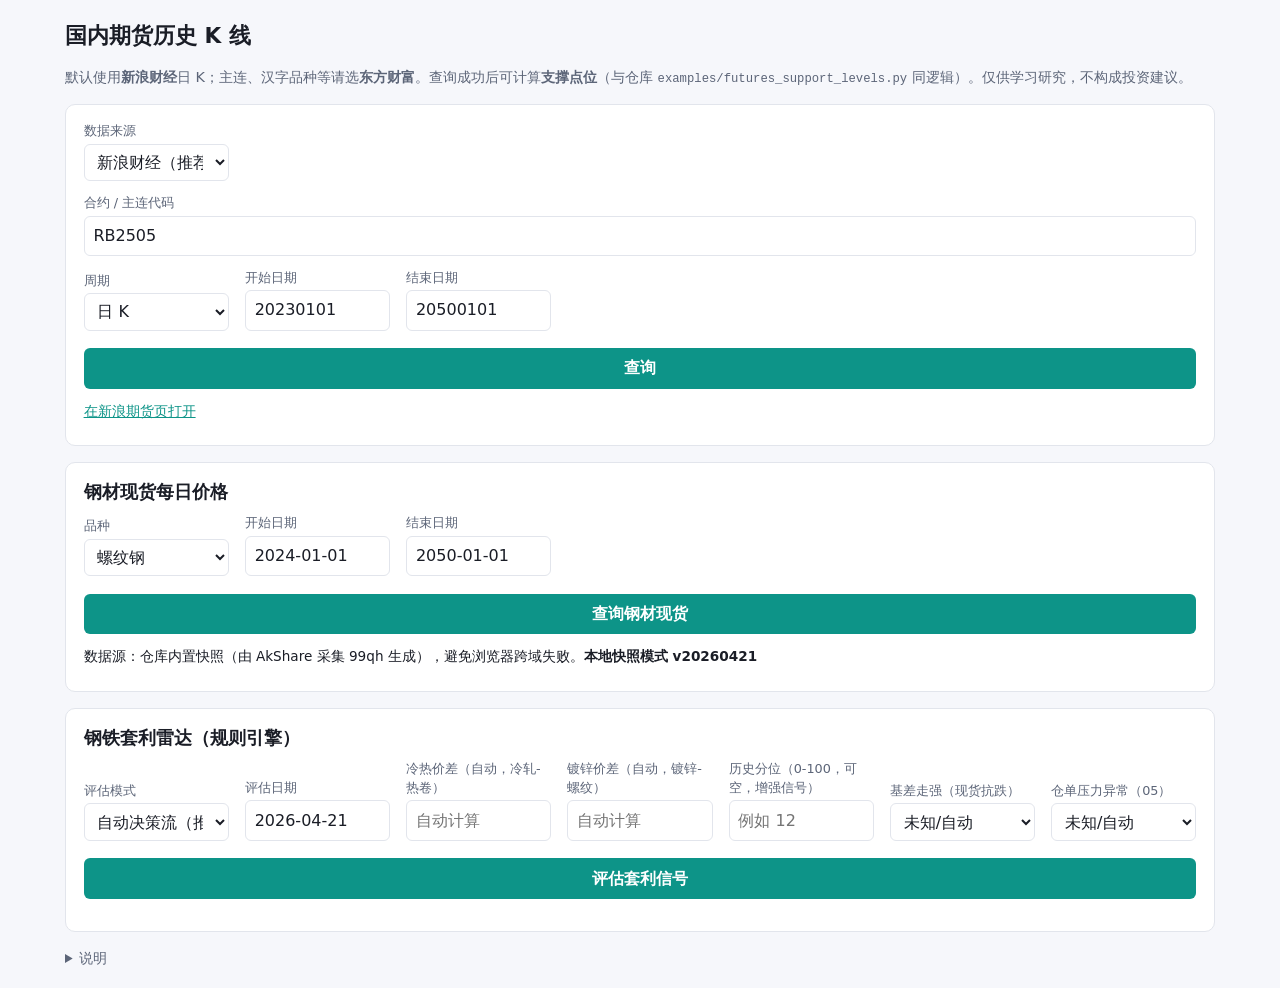
==== docs/futures-tool/index.html @ 58e825cf "feat: auto-fill spread inputs from snapshot by date Make the radar date-driven by computing cold-hot" ====
<!DOCTYPE html>
<html lang="zh-CN">
<head>
  <meta charset="UTF-8" />
  <meta name="viewport" content="width=device-width, initial-scale=1" />
  <title>国内期货历史 K 线（静态页）</title>
  <style>
    :root {
      color-scheme: light dark;
      --bg: #f6f7fb;
      --card: #fff;
      --border: #e2e5ec;
      --text: #1a1d26;
      --muted: #5c6578;
      --accent: #0d9488;
      --err: #b91c1c;
    }
    @media (prefers-color-scheme: dark) {
      :root {
        --bg: #111318;
        --card: #1a1d24;
        --border: #2d3340;
        --text: #eef1f7;
        --muted: #9aa3b5;
        --accent: #2dd4bf;
        --err: #f87171;
      }
    }
    * { box-sizing: border-box; }
    body {
      margin: 0;
      font-family: "Segoe UI", system-ui, -apple-system, sans-serif;
      background: var(--bg);
      color: var(--text);
      line-height: 1.5;
      padding: 1.25rem;
    }
    .wrap { max-width: 1150px; margin: 0 auto; }
    h1 { font-size: 1.35rem; margin: 0 0 0.35rem; font-weight: 650; }
    h2 { font-size: 1.1rem; margin: 0 0 0.5rem; font-weight: 650; }
    .sub { color: var(--muted); font-size: 0.9rem; margin-bottom: 1rem; }
    .card {
      background: var(--card);
      border: 1px solid var(--border);
      border-radius: 10px;
      padding: 1rem 1.1rem;
      margin-bottom: 1rem;
    }
    label { display: block; font-size: 0.8rem; color: var(--muted); margin-bottom: 0.2rem; }
    .row {
      display: grid;
      grid-template-columns: repeat(auto-fill, minmax(140px, 1fr));
      gap: 0.75rem 1rem;
      align-items: end;
    }
    input, select, button {
      font: inherit;
      padding: 0.45rem 0.55rem;
      border-radius: 6px;
      border: 1px solid var(--border);
      background: var(--card);
      color: var(--text);
      width: 100%;
    }
    button.primary {
      grid-column: 1 / -1;
      background: var(--accent);
      color: #fff;
      border-color: transparent;
      font-weight: 600;
      cursor: pointer;
      margin-top: 0.35rem;
    }
    button.primary:disabled { opacity: 0.55; cursor: not-allowed; }
    .links { font-size: 0.85rem; margin-top: 0.75rem; }
    .links a { color: var(--accent); }
    #msg, #steelMsg { margin: 0.5rem 0; font-size: 0.9rem; white-space: pre-wrap; }
    #msg.err, #steelMsg.err { color: var(--err); }
    .table-wrap { overflow: auto; max-height: 62vh; border: 1px solid var(--border); border-radius: 8px; }
    table { border-collapse: collapse; width: 100%; font-size: 0.82rem; }
    th, td { padding: 0.35rem 0.5rem; border-bottom: 1px solid var(--border); text-align: right; white-space: nowrap; }
    th:first-child, td:first-child { text-align: left; position: sticky; left: 0; background: var(--card); z-index: 1; }
    thead th { position: sticky; top: 0; background: var(--card); z-index: 2; font-weight: 600; }
    code { font-size: 0.85em; }
    details { font-size: 0.85rem; color: var(--muted); margin-top: 0.75rem; }
    #supportCard dl { margin: 0; font-size: 0.9rem; }
    #supportCard dt { color: var(--muted); margin-top: 0.45rem; }
    #supportCard dt:first-child { margin-top: 0; }
    #supportCard dd { margin: 0.15rem 0 0 0; font-weight: 500; }
    .sent-bull { color: #15803d; }
    .sent-bear { color: var(--err); }
    .signal-green { color: #15803d; font-weight: 700; }
    .signal-red { color: var(--err); font-weight: 700; }
    .signal-yellow { color: #a16207; font-weight: 700; }
    .signal-blue { color: #1d4ed8; font-weight: 700; }
    .signal-gray { color: var(--muted); font-weight: 700; }
  </style>
</head>
<body>
  <div class="wrap">
    <h1>国内期货历史 K 线</h1>
    <p class="sub">默认使用<strong>新浪财经</strong>日 K；主连、汉字品种等请选<strong>东方财富</strong>。查询成功后可计算<strong>支撑点位</strong>（与仓库 <code>examples/futures_support_levels.py</code> 同逻辑）。仅供学习研究，不构成投资建议。</p>

    <div class="card">
      <div class="row">
        <div>
          <label for="provider">数据来源</label>
          <select id="provider">
            <option value="sina" selected>新浪财经（推荐）</option>
            <option value="eastmoney">东方财富</option>
          </select>
        </div>
        <div style="grid-column: 1 / -1;">
          <label for="symbol">合约 / 主连代码</label>
          <input id="symbol" value="RB2505" placeholder="新浪：RB2505、RB0；东财：rb2505、热卷主连" autocomplete="off" />
        </div>
        <div>
          <label for="period">周期</label>
          <select id="period">
            <option value="daily">日 K</option>
            <option value="weekly">周 K</option>
            <option value="monthly">月 K</option>
          </select>
        </div>
        <div>
          <label for="beg">开始日期</label>
          <input id="beg" maxlength="8" value="20230101" />
        </div>
        <div>
          <label for="end">结束日期</label>
          <input id="end" maxlength="8" value="20500101" />
        </div>
        <button type="button" class="primary" id="go">查询</button>
      </div>
      <div class="links">
        <a id="extlink" href="#" target="_blank" rel="noopener">打开行情页</a>
      </div>
      <p id="msg"></p>
    </div>

    <div class="card table-wrap" id="tableHost" hidden>
      <table>
        <thead id="dynThead"></thead>
        <tbody id="tbody"></tbody>
      </table>
    </div>

    <div class="card" id="supportCard" hidden>
      <h2>支撑点位（自动识别）</h2>
      <p class="sub" style="margin-bottom: 0.75rem;">参数：N1=10，N2=20，放量阈值 1.5×MA20，密集区 [Min_Low, Min_Low+15] 至少 5 日。以区间内<strong>最后一根 K 线为「今日」</strong>做收盘后判定。</p>
      <dl id="supportDl"></dl>
    </div>

    <div class="card">
      <h2>钢材现货每日价格</h2>
      <div class="row">
        <div>
          <label for="steelVariety">品种</label>
          <select id="steelVariety">
            <option value="螺纹钢" selected>螺纹钢</option>
          </select>
        </div>
        <div>
          <label for="steelBeg">开始日期</label>
          <input id="steelBeg" maxlength="10" value="2024-01-01" placeholder="YYYY-MM-DD" />
        </div>
        <div>
          <label for="steelEnd">结束日期</label>
          <input id="steelEnd" maxlength="10" value="2050-01-01" placeholder="YYYY-MM-DD" />
        </div>
        <button type="button" class="primary" id="steelGo">查询钢材现货</button>
      </div>
      <div class="links">数据源：仓库内置快照（由 AkShare 采集 99qh 生成），避免浏览器跨域失败。<strong>本地快照模式 v20260421</strong></div>
      <p id="steelMsg"></p>
    </div>

    <div class="card table-wrap" id="steelTableHost" hidden>
      <table>
        <thead>
          <tr><th>日期</th><th>期货收盘价</th><th>现货价格</th><th>基差</th></tr>
        </thead>
        <tbody id="steelTbody"></tbody>
      </table>
    </div>

    <div class="card">
      <h2>钢铁套利雷达（规则引擎）</h2>
      <div class="row">
        <div>
          <label for="arbStrategy">评估模式</label>
          <select id="arbStrategy">
            <option value="auto" selected>自动决策流（推荐）</option>
            <option value="cold_hot">仅冷卷策略</option>
            <option value="galv_rebar">仅镀锌策略</option>
          </select>
        </div>
        <div>
          <label for="arbDate">评估日期</label>
          <input id="arbDate" maxlength="10" value="2026-04-21" placeholder="YYYY-MM-DD" />
        </div>
        <div>
          <label for="arbColdHotSpread">冷热价差（自动，冷轧-热卷）</label>
          <input id="arbColdHotSpread" value="" placeholder="自动计算" readonly />
        </div>
        <div>
          <label for="arbGalvRebarSpread">镀锌价差（自动，镀锌-螺纹）</label>
          <input id="arbGalvRebarSpread" value="" placeholder="自动计算" readonly />
        </div>
        <div>
          <label for="arbPct">历史分位（0-100，可空，增强信号）</label>
          <input id="arbPct" placeholder="例如 12" />
        </div>
        <div>
          <label for="arbBasisStrong">基差走强（现货抗跌）</label>
          <select id="arbBasisStrong">
            <option value="auto" selected>未知/自动</option>
            <option value="yes">是</option>
            <option value="no">否</option>
          </select>
        </div>
        <div>
          <label for="arbWarehouseStress">仓单压力异常（05）</label>
          <select id="arbWarehouseStress">
            <option value="auto" selected>未知/自动</option>
            <option value="yes">是</option>
            <option value="no">否</option>
          </select>
        </div>
        <button type="button" class="primary" id="arbGo">评估套利信号</button>
      </div>
      <p id="arbMsg"></p>
      <div class="table-wrap" id="arbHost" hidden>
        <table>
          <thead>
            <tr><th>策略</th><th>信号灯</th><th>方向建议</th><th>策略建议</th><th>触发原因</th><th>风控提示</th></tr>
          </thead>
          <tbody id="arbTbody"></tbody>
        </table>
      </div>
    </div>

    <details>
      <summary>说明</summary>
      <p>新浪源仅<strong>日 K</strong>。东财<strong>周/月 K</strong>下不运行支撑算法（算法按日线设计）。数据不足约 22 根时无法计算，请把开始日期往前调。</p>
      <p>合约、数据源、周期与日期在每次点击「查询」后写入浏览器 <strong>localStorage</strong>（本机），刷新页面会自动恢复；清除站点数据会丢失。</p>
    </details>
  </div>

  <script src="./steel_spot_daily.js"></script>
  <script>
(function () {
  const REDIS = "https://futsse-static.eastmoney.com/redis";
  const KLINE = "https://push2his.eastmoney.com/api/qt/stock/kline/get";
  const MAPS_KEY = "akshareFuturesEmMapsV1";
  const FORM_PREFS_KEY = "akFuturesToolFormPrefs";
  const periodMap = { daily: "101", weekly: "102", monthly: "103" };

  const THEAD_EM =
    "<tr><th>时间</th><th>开盘</th><th>最高</th><th>最低</th><th>收盘</th><th>涨跌</th><th>涨跌幅%</th><th>成交量</th><th>成交额</th><th>持仓量</th></tr>";
  const THEAD_SINA =
    "<tr><th>时间</th><th>开盘</th><th>最高</th><th>最低</th><th>收盘</th><th>成交量</th><th>持仓增减</th><th>结算参考</th></tr>";

  const $ = (id) => document.getElementById(id);
  const msg = $("msg");
  const tbody = $("tbody");
  const tableHost = $("tableHost");
  const dynThead = $("dynThead");
  const go = $("go");
  const extlink = $("extlink");
  const supportCard = $("supportCard");
  const supportDl = $("supportDl");
  const steelMsg = $("steelMsg");
  const steelGo = $("steelGo");
  const steelTableHost = $("steelTableHost");
  const steelTbody = $("steelTbody");
  const arbGo = $("arbGo");
  const arbMsg = $("arbMsg");
  const arbHost = $("arbHost");
  const arbTbody = $("arbTbody");
  const STEEL_DATA_URL = "./steel_spot_daily.json";
  const STEEL_DATA_JS_GLOBAL = "__steelSpotSnapshot";
  const STEEL_FALLBACK_URLS = [
    "https://raw.githubusercontent.com/jameschen0304/akshare/main/docs/futures-tool/steel_spot_daily.json",
  ];
  let steelCache = null;

  function setMsg(text, isErr) {
    msg.textContent = text;
    msg.className = isErr ? "err" : "";
  }

  function hideSupport() {
    supportCard.hidden = true;
    supportDl.innerHTML = "";
  }

  function setSteelMsg(text, isErr) {
    steelMsg.textContent = text;
    steelMsg.className = isErr ? "err" : "";
  }

  function saveFormPrefs() {
    const payload = {
      symbol: $("symbol").value.trim(),
      provider: $("provider").value,
      period: $("period").value,
      beg: $("beg").value.trim(),
      end: $("end").value.trim(),
    };
    try {
      localStorage.setItem(FORM_PREFS_KEY, JSON.stringify(payload));
    } catch (e) {
      /* 隐私模式或配额 */
    }
  }

  function loadFormPrefs() {
    try {
      const raw = localStorage.getItem(FORM_PREFS_KEY);
      if (!raw) return;
      const p = JSON.parse(raw);
      if (typeof p.symbol === "string") $("symbol").value = p.symbol;
      if (p.provider === "sina" || p.provider === "eastmoney") $("provider").value = p.provider;
      if (p.period === "daily" || p.period === "weekly" || p.period === "monthly") {
        $("period").value = p.period;
      }
      if (typeof p.beg === "string" && /^\d{8}$/.test(p.beg)) $("beg").value = p.beg;
      if (typeof p.end === "string" && /^\d{8}$/.test(p.end)) $("end").value = p.end;
    } catch (e) {
      /* ignore */
    }
  }

  function emFutureUrl(codeTail) {
    const t = (codeTail || "").trim().toLowerCase();
    if (!t) return "#";
    return "https://quote.eastmoney.com/qihuo/" + encodeURIComponent(t) + ".html";
  }

  function sinaFutureUrl(sym) {
    const u = (sym || "").trim().toUpperCase();
    if (!/^[A-Z]{1,3}(\d{3,4}|0)$/.test(u)) return "#";
    return "https://finance.sina.com.cn/futures/quotes/" + u + ".shtml";
  }

  function updateExtLink() {
    const s = $("symbol").value.trim();
    const prov = $("provider").value;
    if (prov === "eastmoney") {
      const low = s.toLowerCase();
      if (/^[a-z]+\d+$/.test(low)) {
        extlink.href = emFutureUrl(low);
        extlink.textContent = "在东财期货页打开";
      } else {
        extlink.href = "#";
        extlink.textContent = "东财外链需小写英文合约（如 rb2505）";
      }
    } else {
      const up = s.toUpperCase();
      if (/^[A-Z]{1,3}(\d{3,4}|0)$/.test(up)) {
        extlink.href = sinaFutureUrl(up);
        extlink.textContent = "在新浪期货页打开";
      } else {
        extlink.href = "#";
        extlink.textContent = "新浪外链需大写合约（如 RB2505）";
      }
    }
  }

  loadFormPrefs();
  $("symbol").addEventListener("input", updateExtLink);
  $("provider").addEventListener("change", updateExtLink);
  updateExtLink();

  function buildMaps(all) {
    const c_contract_mkt = Object.create(null);
    const c_contract_to_e_contract = Object.create(null);
    const e_symbol_mkt = Object.create(null);
    const c_symbol_mkt = Object.create(null);
    for (const row of all) {
      if (row.name != null) c_contract_mkt[row.name] = row.mktid;
      if (row.name != null && row.code != null) c_contract_to_e_contract[row.name] = row.code;
      if (row.vcode != null) {
        const vc = String(row.vcode);
        e_symbol_mkt[vc] = row.mktid;
        e_symbol_mkt[vc.toLowerCase()] = row.mktid;
      }
      if (row.vname != null) c_symbol_mkt[row.vname] = row.mktid;
    }
    return { c_contract_mkt, c_contract_to_e_contract, e_symbol_mkt, c_symbol_mkt };
  }

  async function fetchAllExchangeSymbols() {
    const r0 = await fetch(REDIS + "?msgid=gnweb");
    if (!r0.ok) throw new Error("gnweb " + r0.status);
    const markets = await r0.json();
    if (!Array.isArray(markets)) throw new Error("markets 格式异常");
    const all = [];
    for (const item of markets) {
      const mid = String(item.mktid);
      const r1 = await fetch(REDIS + "?msgid=" + encodeURIComponent(mid));
      if (!r1.ok) continue;
      const batch1 = await r1.json();
      if (!Array.isArray(batch1)) continue;
      const n = batch1.length;
      for (let num = 1; num <= n; num++) {
        const r2 = await fetch(REDIS + "?msgid=" + encodeURIComponent(mid + "_" + num));
        if (!r2.ok) continue;
        const batch2 = await r2.json();
        if (Array.isArray(batch2)) {
          for (const row of batch2) all.push(row);
        }
      }
    }
    return all;
  }

  async function loadMaps() {
    const cached = sessionStorage.getItem(MAPS_KEY);
    if (cached) {
      try {
        return JSON.parse(cached);
      } catch (e) {
        sessionStorage.removeItem(MAPS_KEY);
      }
    }
    setMsg("正在从东财加载期货品种映射（仅首次较慢）…");
    const raw = await fetchAllExchangeSymbols();
    const maps = buildMaps(raw);
    try {
      sessionStorage.setItem(MAPS_KEY, JSON.stringify(maps));
    } catch (e) {
      /* ignore */
    }
    return maps;
  }

  function resolveSecId(rawSymbol, maps) {
    const symbol = rawSymbol.trim();
    const { c_contract_mkt, c_contract_to_e_contract, e_symbol_mkt, c_symbol_mkt } = maps;
    if (
      Object.prototype.hasOwnProperty.call(c_contract_mkt, symbol) &&
      Object.prototype.hasOwnProperty.call(c_contract_to_e_contract, symbol)
    ) {
      return c_contract_mkt[symbol] + "." + c_contract_to_e_contract[symbol];
    }
    const m = symbol.match(/^([\u4e00-\u9fa5a-zA-Z]+)(\d+)$/);
    if (!m) {
      throw new Error(
        "无法解析代码。请使用字母连续合约（如 rb2505）或「品种汉字+到期月」如 沪铜2605，或主连名称如 热卷主连。"
      );
    }
    const symbolChar = m[1];
    const isAllChinese = /^[\u4e00-\u9fa5]+$/.test(symbolChar);
    if (isAllChinese) {
      const mk = c_symbol_mkt[symbolChar];
      if (mk == null) throw new Error("未知品种汉字：" + symbolChar);
      return mk + "." + symbol;
    }
    const mk = e_symbol_mkt[symbolChar.toLowerCase()];
    if (mk == null) throw new Error("未知品种代码：" + symbolChar);
    const tail = symbol.replace(/\s+/g, "").toLowerCase();
    return mk + "." + tail;
  }

  function toCompactDate(cell) {
    const d = new Date(String(cell).replace(/-/g, "/"));
    if (Number.isNaN(d.getTime())) return "";
    const y = d.getFullYear();
    const mo = String(d.getMonth() + 1).padStart(2, "0");
    const da = String(d.getDate()).padStart(2, "0");
    return y + mo + da;
  }

  function normalizeDateDash(s) {
    const t = String(s || "").trim();
    if (!/^\d{4}-\d{2}-\d{2}$/.test(t)) return "";
    return t;
  }

  function fmtBasis(v) {
    if (v == null || Number.isNaN(v)) return "";
    return Number(v).toFixed(2).replace(/\.?0+$/, "");
  }

  function monthFromDateText(s) {
    const m = String(s || "").match(/^(\d{4})-(\d{2})-(\d{2})$/);
    if (!m) return null;
    return parseInt(m[2], 10);
  }

  function toNumOrNull(v) {
    const n = Number(v);
    return Number.isFinite(n) ? n : null;
  }

  function pickSymbolByKeywords(symbolsObj, keywords) {
    const names = Object.keys(symbolsObj || {});
    for (let i = 0; i < names.length; i++) {
      const nm = names[i];
      for (let j = 0; j < keywords.length; j++) {
        if (nm.indexOf(keywords[j]) >= 0) return nm;
      }
    }
    return null;
  }

  function valueByDate(rows, dateText) {
    if (!Array.isArray(rows)) return null;
    const d8 = String(dateText || "").replace(/-/g, "");
    for (let i = rows.length - 1; i >= 0; i--) {
      const r = rows[i] || {};
      const rd8 = String(r.date || "").replace(/-/g, "");
      if (rd8 === d8) {
        const v = Number(r.fp);
        return Number.isFinite(v) ? v : null;
      }
    }
    return null;
  }

  function computeAutoSpreads(symbolsObj, dateText) {
    // Prefer true semantic symbols; if missing, use conservative proxies.
    const coldProd = pickSymbolByKeywords(symbolsObj, ["冷轧", "冷卷", "冷板"]) || "热轧卷板";
    const coldRaw = pickSymbolByKeywords(symbolsObj, ["热轧", "热卷", "热轧卷板"]) || "螺纹钢";
    const galvProd = pickSymbolByKeywords(symbolsObj, ["镀锌"]) || "线材";
    const galvRaw = pickSymbolByKeywords(symbolsObj, ["螺纹", "螺纹钢"]) || "螺纹钢";

    const coldProdVal = valueByDate(symbolsObj[coldProd], dateText);
    const coldRawVal = valueByDate(symbolsObj[coldRaw], dateText);
    const galvProdVal = valueByDate(symbolsObj[galvProd], dateText);
    const galvRawVal = valueByDate(symbolsObj[galvRaw], dateText);

    const coldHotSpread =
      Number.isFinite(coldProdVal) && Number.isFinite(coldRawVal) ? coldProdVal - coldRawVal : null;
    const galvRebarSpread =
      Number.isFinite(galvProdVal) && Number.isFinite(galvRawVal) ? galvProdVal - galvRawVal : null;

    return {
      coldHotSpread: coldHotSpread,
      galvRebarSpread: galvRebarSpread,
      coldPair: coldProd + " - " + coldRaw,
      galvPair: galvProd + " - " + galvRaw,
    };
  }

  function setArbMsg(text, isErr) {
    arbMsg.textContent = text;
    arbMsg.className = isErr ? "err" : "";
  }

  function signalCell(signal) {
    if (signal === "green") return "<span class=\"signal-green\">绿色</span>";
    if (signal === "red") return "<span class=\"signal-red\">红色</span>";
    if (signal === "blue") return "<span class=\"signal-blue\">蓝色</span>";
    if (signal === "gray") return "<span class=\"signal-gray\">灰色</span>";
    return "<span class=\"signal-yellow\">黄色</span>";
  }

  function evaluateArbRule(input) {
    const reasons = [];
    const risks = [];
    let signal = "gray";
    let direction = "观望";
    let advice = "当前无强触发条件。";

    const strategy = input.ruleKey;
    const m = input.month;
    const sp = input.spread;
    const pct = input.percentile;
    const basisStrong = input.basisStrong;
    const warehouseStress = input.warehouseStress;

    if (strategy === "cold_hot") {
      direction = "正套（买冷轧 / 卖热卷）";
      if (m != null && m >= 6 && m <= 7 && sp != null && sp <= 350) {
        signal = "green";
        advice = "冷卷正套入场信号成立。";
        reasons.push("6-7月建仓窗口");
        reasons.push("冷热价差<=350");
      }
      if (m != null && m >= 10 && sp != null && sp >= 500) {
        signal = "red";
        advice = "冷卷正套止盈信号成立。";
        reasons.push("10-12月止盈窗口");
        reasons.push("冷热价差>=550（当前高位）");
      }
      if (m != null && m >= 6 && m <= 7 && sp != null && sp > 450) {
        signal = "yellow";
        advice = "正套空间不足，建议暂缓入场。";
        risks.push("建仓窗口内价差过高(>450)");
      }
    } else if (strategy === "galv_rebar") {
      direction = "正套或反套（镀锌-螺纹）";
      if ((m === 1 || m === 2) && sp != null && sp <= 750) {
        signal = "green";
        direction = "正套（买镀锌 / 卖螺纹）";
        advice = "镀锌正套入场信号成立。";
        reasons.push("春节前后季节窗口");
        reasons.push("镀锌价差<=750");
      }
      if (m === 5 && input.day != null && input.day >= 10 && input.day <= 20 && sp != null && sp >= 1000) {
        signal = "red";
        direction = "正套止盈";
        advice = "镀锌正套止盈信号成立。";
        reasons.push("5月中旬止盈窗口");
        reasons.push("镀锌价差>=1000");
      }
      if (m === 6 && sp != null && sp >= 1000) {
        signal = "blue";
        direction = "反套（卖镀锌 / 买螺纹）";
        advice = "镀锌反套入场信号成立。";
        reasons.push("6月淡季窗口");
        reasons.push("镀锌价差>=1000");
      }
    }

    if (basisStrong === true && strategy === "galv_rebar") {
      reasons.push("基差走强，强化正套逻辑");
      if (signal === "gray") {
        signal = "green";
        advice = "基差改善，倾向正套方向。";
        direction = "正套（买镀锌 / 卖螺纹）";
      }
    }

    if (warehouseStress === true && signal === "blue") {
      signal = "yellow";
      advice = "仓单压力异常触发一票否决，反套暂缓。";
      risks.push("原料端过剩可能继续下行，反套风险高");
    }

    if (pct != null) {
      if (pct <= 10 && signal !== "red") reasons.push("历史分位低（<=10%）偏正套机会");
      if (pct >= 90 && signal !== "green") reasons.push("历史分位高（>=90%）偏反套机会");
    }

    return {
      signal: signal,
      direction: direction,
      advice: advice,
      reasons: reasons.length ? reasons.join("；") : "—",
      risks: risks.length ? risks.join("；") : "—",
    };
  }

  async function runArbRadar() {
    const strategy = $("arbStrategy").value;
    const dateText = $("arbDate").value.trim();
    const dateParts = String(dateText).match(/^(\d{4})-(\d{2})-(\d{2})$/);
    const month = monthFromDateText(dateText);
    const day = dateParts ? parseInt(dateParts[3], 10) : null;
    const percentile = toNumOrNull($("arbPct").value.trim());
    const basisStrongSel = $("arbBasisStrong").value;
    const warehouseSel = $("arbWarehouseStress").value;

    if (month == null) {
      setArbMsg("评估日期格式应为 YYYY-MM-DD。", true);
      arbHost.hidden = true;
      return;
    }
    if (percentile != null && (percentile < 0 || percentile > 100)) {
      setArbMsg("历史分位需在 0-100 之间。", true);
      arbHost.hidden = true;
      return;
    }

    let auto;
    try {
      const symbols = await loadSteelSnapshot();
      auto = computeAutoSpreads(symbols, dateText);
    } catch (e) {
      setArbMsg("无法加载快照，自动计算失败：" + (e.message || String(e)), true);
      arbHost.hidden = true;
      return;
    }
    $("arbColdHotSpread").value = auto.coldHotSpread == null ? "" : fmtBasis(auto.coldHotSpread);
    $("arbGalvRebarSpread").value = auto.galvRebarSpread == null ? "" : fmtBasis(auto.galvRebarSpread);

    const coldHotSpread = auto.coldHotSpread;
    const galvRebarSpread = auto.galvRebarSpread;

    const basisStrong = basisStrongSel === "yes" ? true : basisStrongSel === "no" ? false : null;
    const warehouseStress = warehouseSel === "yes" ? true : warehouseSel === "no" ? false : null;
    const rows = [];

    if (strategy === "auto" || strategy === "cold_hot") {
      const r1 = evaluateArbRule({
        ruleKey: "cold_hot",
        month: month,
        day: day,
        spread: coldHotSpread,
        percentile: percentile,
        basisStrong: basisStrong,
        warehouseStress: warehouseStress,
      });
      rows.push(
        "<tr><td>冷卷策略</td><td>" + signalCell(r1.signal) + "</td><td>" +
        r1.direction + "</td><td>" + r1.advice + "</td><td>" +
        ("价差来源: " + auto.coldPair + "；" + r1.reasons) + "</td><td>" + r1.risks + "</td></tr>"
      );
    }

    if (strategy === "auto" || strategy === "galv_rebar") {
      const r2 = evaluateArbRule({
        ruleKey: "galv_rebar",
        month: month,
        day: day,
        spread: galvRebarSpread,
        percentile: percentile,
        basisStrong: basisStrong,
        warehouseStress: warehouseStress,
      });
      rows.push(
        "<tr><td>镀锌策略</td><td>" + signalCell(r2.signal) + "</td><td>" +
        r2.direction + "</td><td>" + r2.advice + "</td><td>" +
        ("价差来源: " + auto.galvPair + "；" + r2.reasons) + "</td><td>" + r2.risks + "</td></tr>"
      );
    }

    if (!rows.length) {
      setArbMsg("未生成信号，请检查输入。", true);
      arbHost.hidden = true;
      return;
    }
    arbTbody.innerHTML = rows.join("");
    arbHost.hidden = false;
    setArbMsg("评估完成：" + dateText + "。已自动填充冷热/镀锌价差并输出信号。");
  }

  async function loadSteelSnapshot() {
    if (steelCache) return steelCache;
    const inline = window[STEEL_DATA_JS_GLOBAL];
    if (inline && inline.symbols) {
      steelCache = inline.symbols;
      return steelCache;
    }
    const tryUrls = [STEEL_DATA_URL + "?_=" + Date.now()].concat(
      STEEL_FALLBACK_URLS.map(function (u) {
        return u + "?_=" + Date.now();
      })
    );
    let lastErr = null;
    for (let i = 0; i < tryUrls.length; i++) {
      try {
        const res = await fetch(tryUrls[i]);
        if (!res.ok) {
          lastErr = new Error("HTTP " + res.status);
          continue;
        }
        const data = await res.json();
        const symbols = (data && data.symbols) || {};
        steelCache = symbols;
        return steelCache;
      } catch (e) {
        lastErr = e;
      }
    }
    throw new Error("加载钢材快照失败: " + (lastErr && lastErr.message ? lastErr.message : "未知错误"));
  }

  async function initSteelVarietyOptions() {
    try {
      const symbols = await loadSteelSnapshot();
      const sel = $("steelVariety");
      sel.innerHTML = "";
      const names = Object.keys(symbols).filter(function (k) {
        return Array.isArray(symbols[k]) && symbols[k].length > 0;
      });
      if (!names.length) {
        const op = document.createElement("option");
        op.value = "";
        op.textContent = "暂无可用品种";
        sel.appendChild(op);
        steelGo.disabled = true;
        setSteelMsg("钢材快照为空，请稍后更新数据文件。", true);
        return;
      }
      for (let i = 0; i < names.length; i++) {
        const op = document.createElement("option");
        op.value = names[i];
        op.textContent = names[i];
        sel.appendChild(op);
      }
    } catch (e) {
      steelGo.disabled = true;
      setSteelMsg("初始化失败：" + (e.message || String(e)), true);
    }
  }

  async function runSteelQuery() {
    const variety = $("steelVariety").value;
    const beg = normalizeDateDash($("steelBeg").value);
    const end = normalizeDateDash($("steelEnd").value);
    if (!beg || !end) {
      setSteelMsg("日期格式需为 YYYY-MM-DD。", true);
      steelTableHost.hidden = true;
      return;
    }
    steelGo.disabled = true;
    steelTableHost.hidden = true;
    steelTbody.replaceChildren();
    setSteelMsg("正在请求钢材现货走势…");
    try {
      const symbols = await loadSteelSnapshot();
      const allRows = symbols[variety] || [];
      const rows = allRows.filter(function (r) {
        return r && r.date >= beg && r.date <= end;
      });
      if (!allRows.length) {
        setSteelMsg("该品种暂无快照数据。", true);
        steelGo.disabled = false;
        return;
      }
      if (!rows.length) {
        setSteelMsg("未返回数据，请调整品种或日期区间。", true);
        steelGo.disabled = false;
        return;
      }
      const frag = document.createDocumentFragment();
      for (let i = 0; i < rows.length; i++) {
        const r = rows[i] || {};
        const tr = document.createElement("tr");
        const fp = Number(r.fp);
        const sp = Number(r.sp);
        const basis = Number.isFinite(sp) && Number.isFinite(fp) ? sp - fp : null;
        const cells = [r.date, r.fp, r.sp, fmtBasis(basis)];
        for (let j = 0; j < cells.length; j++) {
          const td = document.createElement("td");
          td.textContent = cells[j] != null ? String(cells[j]) : "";
          tr.appendChild(td);
        }
        frag.appendChild(tr);
      }
      steelTbody.appendChild(frag);
      steelTableHost.hidden = false;
      setSteelMsg(variety + " 区间内 " + rows.length + " 条（快照总计 " + allRows.length + " 条）。");
    } catch (e) {
      setSteelMsg("请求失败：" + (e.message || String(e)), true);
      steelTableHost.hidden = true;
    } finally {
      steelGo.disabled = false;
    }
  }

  function sinaTypeFromEndYmd(end8) {
    return end8.slice(0, 4) + "_" + end8.slice(4, 6) + "_" + end8.slice(6, 8);
  }

  function loadSinaDailyJsonp(symUpper, typeParam) {
    const nm = "sinaFut" + Date.now();
    return new Promise(function (resolve, reject) {
      const s = document.createElement("script");
      s.onerror = function () {
        reject(new Error("新浪脚本加载失败"));
      };
      s.onload = function () {
        try {
          const v = window[nm];
          try {
            delete window[nm];
          } catch (e1) {
            window[nm] = undefined;
          }
          if (!v) reject(new Error("新浪返回空数据"));
          else resolve(v);
        } catch (e) {
          reject(e);
        }
      };
      const base =
        "https://stock2.finance.sina.com.cn/futures/api/jsonp.php/var%20" +
        encodeURIComponent(nm) +
        "=/InnerFuturesNewService.getDailyKLine";
      s.src =
        base +
        "?symbol=" +
        encodeURIComponent(symUpper) +
        "&type=" +
        encodeURIComponent(typeParam) +
        "&_=" +
        Date.now();
      document.head.appendChild(s);
    });
  }

  /**
   * 与 examples/futures_support_levels.py 一致：日线 OHLCV，最后一根为「今日」。
   */
  function computeSupportLevels(rows, n1, n2, tVol, densityRange, densityMin) {
    const need = Math.max(n1, n2) + 2;
    if (rows.length < need) {
      return { ok: false, reason: "区间内仅 " + rows.length + " 根K线，需至少约 " + need + " 根（请把开始日期往前调）。" };
    }
    const today = rows[rows.length - 1];
    const lowsN1 = rows.slice(-n1).map(function (r) {
      return r.low;
    });
    const minLow = Math.min.apply(null, lowsN1);
    let densityCnt = 0;
    for (let i = 0; i < lowsN1.length; i++) {
      const lo = lowsN1[i];
      if (lo >= minLow && lo <= minLow + densityRange) densityCnt++;
    }
    const densityOk = densityCnt >= densityMin;
    const level2 = densityOk ? minLow : null;

    const priorHighSlice = rows.slice(-(n1 + 1), -1);
    const maxHigh = Math.max.apply(
      null,
      priorHighSlice.map(function (r) {
        return r.high;
      })
    );
    const level1Res = today.close > maxHigh ? maxHigh : null;

    const priorVolSlice = rows.slice(-(n2 + 1), -1);
    const sumV = priorVolSlice.reduce(function (a, r) {
      return a + r.volume;
    }, 0);
    const ma20 = sumV / priorVolSlice.length;
    const dynamic = today.volume > ma20 * tVol ? today.low : null;

    const parts = [];
    if (level1Res != null) parts.push(level1Res);
    if (dynamic != null) parts.push(dynamic);
    const level1 = parts.length ? Math.max.apply(null, parts) : null;

    let sentiment = "未触发文档中的多空情绪模板，请结合 Level_1/Level_2 人工判断。";
    let sentClass = "";
    if (level1 != null && today.close > level1 && today.volume > ma20) {
      sentiment = "放量突破，上行通道开启，建议买入/持仓";
      sentClass = "sent-bull";
    } else if (level1 != null && today.close < level1) {
      sentiment = "短期趋势走弱，回踩第二支撑位";
      sentClass = "sent-bear";
    }

    return {
      ok: true,
      level1: level1,
      level2: level2,
      level1Res: level1Res,
      dynamic: dynamic,
      module1MinLow: minLow,
      densityCnt: densityCnt,
      densityOk: densityOk,
      ma20: ma20,
      todayClose: today.close,
      todayVol: today.volume,
      sentiment: sentiment,
      sentClass: sentClass,
      priorMaxHigh: maxHigh,
    };
  }

  function renderSupportPanel(res, periodLabel) {
    if (!res.ok) {
      supportDl.innerHTML =
        "<dt>无法计算</dt><dd>" +
        (res.reason || "未知原因") +
        "</dd><dt>说明</dt><dd>周/月K或未选日线时，本页不套用日线支撑规则。</dd>";
      supportCard.hidden = false;
      return;
    }
    const fmt = function (x) {
      return x == null ? "—" : Number(x).toFixed(4).replace(/\.?0+$/, "");
    };
    const h =
      "<dt>Level_1 Support（第一支撑）</dt><dd>" +
      fmt(res.level1) +
      "（max(压力转支撑, 动态资金位)）</dd>" +
      "<dt>　· 压力转支撑（前10日不含今日 Max_High，今收突破）</dt><dd>" +
      fmt(res.level1Res) +
      "，前高=" +
      fmt(res.priorMaxHigh) +
      "</dd>" +
      "<dt>　· 动态资金位（今量&gt;1.5×MA20 时取今日最低）</dt><dd>" +
      fmt(res.dynamic) +
      "</dd>" +
      "<dt>Level_2 Support（绝对支撑）</dt><dd>" +
      fmt(res.level2) +
      (res.level2 == null ? "（密集区未达标）" : "") +
      "</dd>" +
      "<dt>模块一</dt><dd>10日 Min_Low=" +
      fmt(res.module1MinLow) +
      "，[Min_Low, Min_Low+15] 命中 " +
      res.densityCnt +
      " 天" +
      (res.densityOk ? "（达标）" : "（未达标）") +
      "</dd>" +
      "<dt>MA20 成交量（不含今日）</dt><dd>" +
      fmt(res.ma20) +
      "；今日成交量=" +
      fmt(res.todayVol) +
      "</dd>" +
      "<dt>市场情绪</dt><dd class=\"" +
      res.sentClass +
      "\">" +
      res.sentiment +
      "</dd>" +
      "<dt>周期</dt><dd>" +
      periodLabel +
      "</dd>";
    supportDl.innerHTML = h;
    supportCard.hidden = false;
  }

  function maybeRenderSupport(normRows, period) {
    if (period !== "daily") {
      renderSupportPanel(
        {
          ok: false,
          reason: "当前为周K或月K；支撑算法仅按日线设计，已跳过计算。请改选「日 K」后重新查询。",
        },
        period
      );
      return;
    }
    const r = computeSupportLevels(normRows, 10, 20, 1.5, 15, 5);
    renderSupportPanel(r, "日 K");
  }

  async function runQuery() {
    const symbolRaw = $("symbol").value.trim();
    const beg = $("beg").value.trim();
    const end = $("end").value.trim();
    const period = $("period").value;
    const provider = $("provider").value;

    saveFormPrefs();

    hideSupport();
    if (!symbolRaw) {
      setMsg("请输入合约或主连名称。", true);
      tableHost.hidden = true;
      return;
    }
    if (!/^\d{8}$/.test(beg) || !/^\d{8}$/.test(end)) {
      setMsg("日期须为 8 位数字，例如 20240101。", true);
      tableHost.hidden = true;
      return;
    }

    go.disabled = true;
    tableHost.hidden = true;
    tbody.replaceChildren();

    try {
      if (provider === "sina") {
        if (period !== "daily") {
          setMsg("新浪源仅支持日 K；请改选「日 K」或改用东方财富。", true);
          go.disabled = false;
          return;
        }
        dynThead.innerHTML = THEAD_SINA;
        const sym = symbolRaw.toUpperCase();
        if (!/^[A-Z]{1,3}(\d{3,4}|0)$/.test(sym)) {
          setMsg("新浪源仅支持大写英文合约（如 RB2505、CU2605）或主力 RB0，不含汉字主连。", true);
          go.disabled = false;
          return;
        }
        setMsg("正在通过新浪 JSONP 请求日 K…");
        const typeParam = sinaTypeFromEndYmd(end);
        const arr = await loadSinaDailyJsonp(sym, typeParam);
        if (!Array.isArray(arr) || !arr.length) {
          setMsg("新浪未返回数据，请检查合约代码。", true);
          go.disabled = false;
          return;
        }
        const sorted = arr.slice().sort(function (a, b) {
          return String(a.d).localeCompare(String(b.d));
        });
        const normRows = [];
        const frag = document.createDocumentFragment();
        let cnt = 0;
        for (let i = 0; i < sorted.length; i++) {
          const o = sorted[i];
          const compact = toCompactDate(o.d);
          if (compact && (compact < beg || compact > end)) continue;
          normRows.push({
            date: o.d,
            open: parseFloat(o.o),
            high: parseFloat(o.h),
            low: parseFloat(o.l),
            close: parseFloat(o.c),
            volume: parseFloat(o.v),
          });
          const tr = document.createElement("tr");
          const cells = [o.d, o.o, o.h, o.l, o.c, o.v, o.p, o.s];
          for (let j = 0; j < cells.length; j++) {
            const td = document.createElement("td");
            td.textContent = cells[j] != null ? String(cells[j]) : "";
            tr.appendChild(td);
          }
          frag.appendChild(tr);
          cnt++;
        }
        tbody.appendChild(frag);
        tableHost.hidden = false;
        setMsg("新浪源共 " + cnt + " 条（type=" + typeParam + "）。");
        maybeRenderSupport(normRows, "daily");
      } else {
        dynThead.innerHTML = THEAD_EM;
        let maps;
        try {
          maps = await loadMaps();
        } catch (e) {
          setMsg("加载东财品种映射失败。若东财域名不可用，请改用「新浪财经」。", true);
          go.disabled = false;
          return;
        }
        let secid;
        try {
          secid = resolveSecId(symbolRaw, maps);
        } catch (e) {
          setMsg(e.message || String(e), true);
          go.disabled = false;
          return;
        }
        const params = new URLSearchParams({
          secid: String(secid),
          klt: periodMap[period],
          fqt: "1",
          lmt: "10000",
          end: "20500000",
          iscca: "1",
          fields1: "f1,f2,f3,f4,f5,f6,f7,f8",
          fields2: "f51,f52,f53,f54,f55,f56,f57,f58,f59,f60,f61,f62,f63,f64",
          ut: "7eea3edcaed734bea9cbfc24409ed989",
          forcect: "1",
        });
        const url = KLINE + "?" + params.toString();
        setMsg("正在请求东财 K 线…");
        const res = await fetch(url);
        if (!res.ok) throw new Error("HTTP " + res.status);
        const data = await res.json();
        const klines = data && data.data && data.data.klines;
        if (!klines || !klines.length) {
          setMsg("未返回数据：请确认代码、周期是否正确。", true);
          go.disabled = false;
          return;
        }
        const normRows = [];
        for (let i = 0; i < klines.length; i++) {
          const p = klines[i].split(",");
          if (p.length < 14) continue;
          const compact = toCompactDate(p[0]);
          if (!compact) continue;
          if (compact < beg || compact > end) continue;
          normRows.push({
            date: p[0],
            open: parseFloat(p[1]),
            close: parseFloat(p[2]),
            high: parseFloat(p[3]),
            low: parseFloat(p[4]),
            volume: parseFloat(p[5]),
            _p: p,
          });
        }
        normRows.sort(function (a, b) {
          return toCompactDate(a.date).localeCompare(toCompactDate(b.date));
        });
        const frag = document.createDocumentFragment();
        let cnt = 0;
        for (let i = 0; i < normRows.length; i++) {
          const p = normRows[i]._p;
          const tr = document.createElement("tr");
          const cells = [p[0], p[1], p[3], p[4], p[2], p[9], p[8], p[5], p[6], p[12]];
          for (let j = 0; j < cells.length; j++) {
            const td = document.createElement("td");
            td.textContent = cells[j];
            tr.appendChild(td);
          }
          frag.appendChild(tr);
          cnt++;
        }
        for (let i = 0; i < normRows.length; i++) {
          delete normRows[i]._p;
        }
        tbody.appendChild(frag);
        tableHost.hidden = false;
        setMsg("东财源共 " + cnt + " 条。secid=" + secid);
        maybeRenderSupport(normRows, period);
      }
    } catch (e) {
      setMsg("请求失败：" + (e.message || String(e)) + " — 可尝试切换数据来源。", true);
      hideSupport();
    } finally {
      go.disabled = false;
    }
  }

  go.addEventListener("click", runQuery);
  steelGo.addEventListener("click", runSteelQuery);
  arbGo.addEventListener("click", runArbRadar);
  initSteelVarietyOptions();
})();
  </script>
</body>
</html>
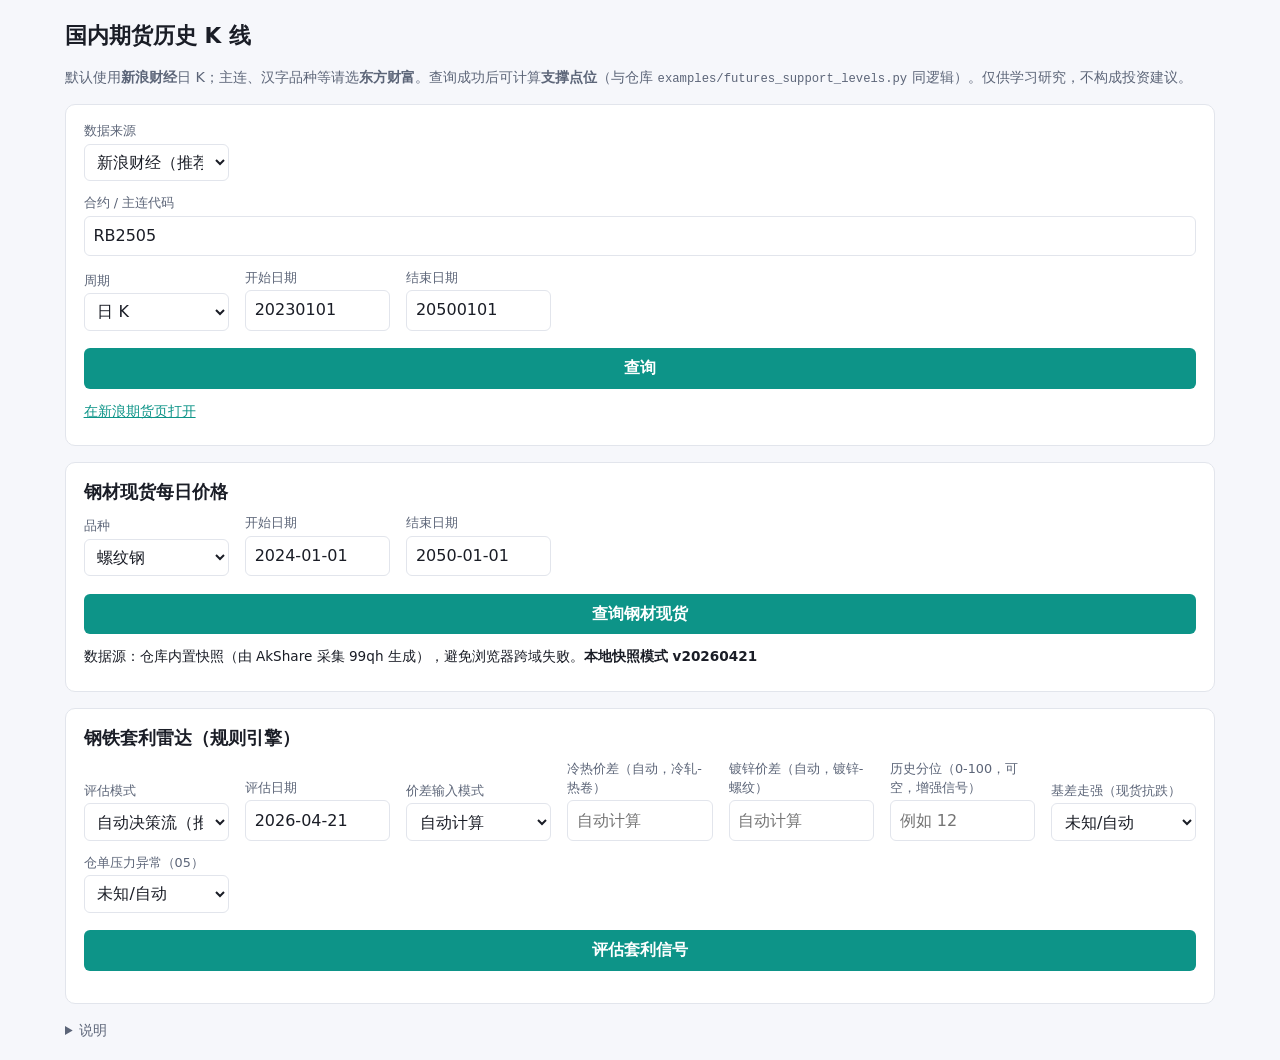
==== commit 8a03bc36: "feat: add manual spread input mode for arbitrage radar Allow users to switch between auto-computed s" ====
--- a/docs/futures-tool/index.html
+++ b/docs/futures-tool/index.html
@@ -199,6 +199,13 @@
           <input id="arbDate" maxlength="10" value="2026-04-21" placeholder="YYYY-MM-DD" />
         </div>
         <div>
+          <label for="arbSpreadMode">价差输入模式</label>
+          <select id="arbSpreadMode">
+            <option value="auto" selected>自动计算</option>
+            <option value="manual">手动填入</option>
+          </select>
+        </div>
+        <div>
           <label for="arbColdHotSpread">冷热价差（自动，冷轧-热卷）</label>
           <input id="arbColdHotSpread" value="" placeholder="自动计算" readonly />
         </div>
@@ -277,6 +284,7 @@
   const arbMsg = $("arbMsg");
   const arbHost = $("arbHost");
   const arbTbody = $("arbTbody");
+  const arbSpreadMode = $("arbSpreadMode");
   const STEEL_DATA_URL = "./steel_spot_daily.json";
   const STEEL_DATA_JS_GLOBAL = "__steelSpotSnapshot";
   const STEEL_FALLBACK_URLS = [
@@ -520,33 +528,60 @@
   }
 
   function computeAutoSpreads(symbolsObj, dateText) {
-    // Prefer true semantic symbols; if missing, use conservative proxies.
-    const coldProd = pickSymbolByKeywords(symbolsObj, ["冷轧", "冷卷", "冷板"]) || "热轧卷板";
-    const coldRaw = pickSymbolByKeywords(symbolsObj, ["热轧", "热卷", "热轧卷板"]) || "螺纹钢";
-    const galvProd = pickSymbolByKeywords(symbolsObj, ["镀锌"]) || "线材";
-    const galvRaw = pickSymbolByKeywords(symbolsObj, ["螺纹", "螺纹钢"]) || "螺纹钢";
-
-    const coldProdVal = valueByDate(symbolsObj[coldProd], dateText);
-    const coldRawVal = valueByDate(symbolsObj[coldRaw], dateText);
-    const galvProdVal = valueByDate(symbolsObj[galvProd], dateText);
-    const galvRawVal = valueByDate(symbolsObj[galvRaw], dateText);
+    // Strict mode: only use true semantic symbols.
+    const coldProd = pickSymbolByKeywords(symbolsObj, ["冷轧", "冷卷", "冷板"]);
+    const coldRaw = pickSymbolByKeywords(symbolsObj, ["热轧", "热卷", "热轧卷板"]);
+    const galvProd = pickSymbolByKeywords(symbolsObj, ["镀锌"]);
+    const galvRaw = pickSymbolByKeywords(symbolsObj, ["螺纹", "螺纹钢"]);
+
+    const coldProdVal = coldProd ? valueByDate(symbolsObj[coldProd], dateText) : null;
+    const coldRawVal = coldRaw ? valueByDate(symbolsObj[coldRaw], dateText) : null;
+    const galvProdVal = galvProd ? valueByDate(symbolsObj[galvProd], dateText) : null;
+    const galvRawVal = galvRaw ? valueByDate(symbolsObj[galvRaw], dateText) : null;
 
     const coldHotSpread =
-      Number.isFinite(coldProdVal) && Number.isFinite(coldRawVal) ? coldProdVal - coldRawVal : null;
+      coldProd &&
+      coldRaw &&
+      coldProd !== coldRaw &&
+      Number.isFinite(coldProdVal) &&
+      Number.isFinite(coldRawVal)
+        ? coldProdVal - coldRawVal
+        : null;
     const galvRebarSpread =
-      Number.isFinite(galvProdVal) && Number.isFinite(galvRawVal) ? galvProdVal - galvRawVal : null;
+      galvProd &&
+      galvRaw &&
+      galvProd !== galvRaw &&
+      Number.isFinite(galvProdVal) &&
+      Number.isFinite(galvRawVal)
+        ? galvProdVal - galvRawVal
+        : null;
 
     return {
       coldHotSpread: coldHotSpread,
       galvRebarSpread: galvRebarSpread,
-      coldPair: coldProd + " - " + coldRaw,
-      galvPair: galvProd + " - " + galvRaw,
+      coldPair: coldProd && coldRaw ? (coldProd + " - " + coldRaw) : "缺少冷轧/热卷数据",
+      galvPair: galvProd && galvRaw ? (galvProd + " - " + galvRaw) : "缺少镀锌/螺纹数据",
     };
   }
 
   function setArbMsg(text, isErr) {
     arbMsg.textContent = text;
     arbMsg.className = isErr ? "err" : "";
+  }
+
+  function applySpreadModeUi() {
+    const manual = arbSpreadMode.value === "manual";
+    const coldInput = $("arbColdHotSpread");
+    const galvInput = $("arbGalvRebarSpread");
+    coldInput.readOnly = !manual;
+    galvInput.readOnly = !manual;
+    if (manual) {
+      coldInput.placeholder = "手动输入冷热价差";
+      galvInput.placeholder = "手动输入镀锌价差";
+    } else {
+      coldInput.placeholder = "自动计算";
+      galvInput.placeholder = "自动计算";
+    }
   }
 
   function signalCell(signal) {
@@ -666,19 +701,41 @@
     }
 
     let auto;
-    try {
-      const symbols = await loadSteelSnapshot();
-      auto = computeAutoSpreads(symbols, dateText);
-    } catch (e) {
-      setArbMsg("无法加载快照，自动计算失败：" + (e.message || String(e)), true);
-      arbHost.hidden = true;
-      return;
-    }
-    $("arbColdHotSpread").value = auto.coldHotSpread == null ? "" : fmtBasis(auto.coldHotSpread);
-    $("arbGalvRebarSpread").value = auto.galvRebarSpread == null ? "" : fmtBasis(auto.galvRebarSpread);
-
-    const coldHotSpread = auto.coldHotSpread;
-    const galvRebarSpread = auto.galvRebarSpread;
+    let coldHotSpread = null;
+    let galvRebarSpread = null;
+    const manualMode = arbSpreadMode.value === "manual";
+
+    if (manualMode) {
+      coldHotSpread = toNumOrNull($("arbColdHotSpread").value.trim());
+      galvRebarSpread = toNumOrNull($("arbGalvRebarSpread").value.trim());
+      auto = {
+        coldPair: "手动输入",
+        galvPair: "手动输入",
+      };
+      if ((strategy === "auto" || strategy === "cold_hot") && coldHotSpread == null) {
+        setArbMsg("手动模式下请填写冷热价差。", true);
+        arbHost.hidden = true;
+        return;
+      }
+      if ((strategy === "auto" || strategy === "galv_rebar") && galvRebarSpread == null) {
+        setArbMsg("手动模式下请填写镀锌价差。", true);
+        arbHost.hidden = true;
+        return;
+      }
+    } else {
+      try {
+        const symbols = await loadSteelSnapshot();
+        auto = computeAutoSpreads(symbols, dateText);
+      } catch (e) {
+        setArbMsg("无法加载快照，自动计算失败：" + (e.message || String(e)), true);
+        arbHost.hidden = true;
+        return;
+      }
+      $("arbColdHotSpread").value = auto.coldHotSpread == null ? "" : fmtBasis(auto.coldHotSpread);
+      $("arbGalvRebarSpread").value = auto.galvRebarSpread == null ? "" : fmtBasis(auto.galvRebarSpread);
+      coldHotSpread = auto.coldHotSpread;
+      galvRebarSpread = auto.galvRebarSpread;
+    }
 
     const basisStrong = basisStrongSel === "yes" ? true : basisStrongSel === "no" ? false : null;
     const warehouseStress = warehouseSel === "yes" ? true : warehouseSel === "no" ? false : null;
@@ -723,9 +780,18 @@
       arbHost.hidden = true;
       return;
     }
+    if (!manualMode && (coldHotSpread == null || galvRebarSpread == null)) {
+      setArbMsg(
+        "评估完成：" +
+          dateText +
+          "。当前快照缺少部分核心品种（冷轧/热卷或镀锌/螺纹），对应价差未计算。",
+        true
+      );
+    } else {
+      setArbMsg("评估完成：" + dateText + "。已自动填充冷热/镀锌价差并输出信号。");
+    }
     arbTbody.innerHTML = rows.join("");
     arbHost.hidden = false;
-    setArbMsg("评估完成：" + dateText + "。已自动填充冷热/镀锌价差并输出信号。");
   }
 
   async function loadSteelSnapshot() {
@@ -1194,6 +1260,8 @@
   go.addEventListener("click", runQuery);
   steelGo.addEventListener("click", runSteelQuery);
   arbGo.addEventListener("click", runArbRadar);
+  arbSpreadMode.addEventListener("change", applySpreadModeUi);
+  applySpreadModeUi();
   initSteelVarietyOptions();
 })();
   </script>
